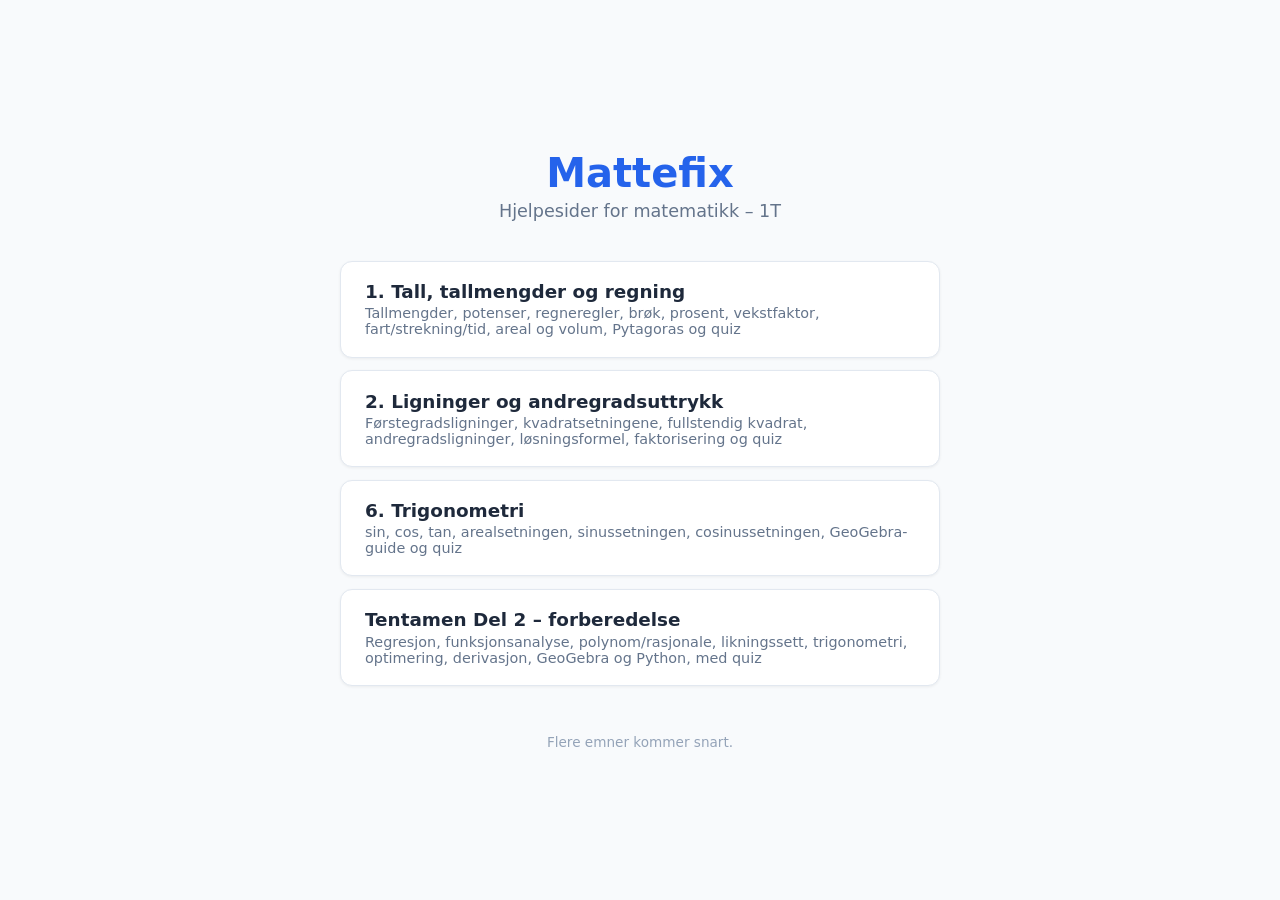
==== index.html @ b58388ce "Change favicon to pi symbol Co-Authored-By: Claude Opus 4.6 (1M context) <noreply@anthropic.com>" ====
<!DOCTYPE html>
<html lang="no">
<head>
<meta charset="UTF-8">
<meta name="viewport" content="width=device-width, initial-scale=1.0">
<title>Mattefix – Hjelpesider for matte</title>
<link rel="icon" href="data:image/svg+xml,<svg xmlns='http://www.w3.org/2000/svg' viewBox='0 0 100 100'><text y='0.9em' font-size='80'>π</text></svg>">
<style>
  * { margin: 0; padding: 0; box-sizing: border-box; }
  body {
    font-family: 'Segoe UI', system-ui, -apple-system, sans-serif;
    background: #f8fafc;
    color: #1e293b;
    min-height: 100vh;
    display: flex;
    align-items: center;
    justify-content: center;
    padding: 2rem;
  }
  .container { max-width: 600px; width: 100%; text-align: center; }
  h1 { font-size: 2.5rem; color: #2563eb; margin-bottom: 0.3rem; }
  .subtitle { color: #64748b; margin-bottom: 2.5rem; font-size: 1.1rem; }
  .topic-grid { display: flex; flex-direction: column; gap: 0.8rem; }
  .topic-link {
    display: block;
    padding: 1.2rem 1.5rem;
    background: #fff;
    border: 1px solid #e2e8f0;
    border-radius: 12px;
    text-decoration: none;
    color: #1e293b;
    font-size: 1.15rem;
    font-weight: 600;
    box-shadow: 0 1px 3px rgba(0,0,0,0.06);
    transition: all 0.2s;
    text-align: left;
  }
  .topic-link:hover {
    border-color: #2563eb;
    box-shadow: 0 4px 12px rgba(37,99,235,0.15);
    transform: translateY(-1px);
  }
  .topic-link .desc {
    font-weight: 400;
    font-size: 0.9rem;
    color: #64748b;
    margin-top: 0.2rem;
  }
  footer {
    margin-top: 3rem;
    font-size: 0.85rem;
    color: #94a3b8;
  }
</style>
</head>
<body>
<div class="container">
  <h1>Mattefix</h1>
  <p class="subtitle">Hjelpesider for matematikk – 1T</p>
  <div class="topic-grid">
    <a href="tall-og-regning.html" class="topic-link">
      1. Tall, tallmengder og regning
      <div class="desc">Tallmengder, potenser, regneregler, brøk, prosent, vekstfaktor, fart/strekning/tid, areal og volum, Pytagoras og quiz</div>
    </a>
    <a href="ligninger.html" class="topic-link">
      2. Ligninger og andregradsuttrykk
      <div class="desc">Førstegradsligninger, kvadratsetningene, fullstendig kvadrat, andregradsligninger, løsningsformel, faktorisering og quiz</div>
    </a>
    <a href="trigonometri.html" class="topic-link">
      6. Trigonometri
      <div class="desc">sin, cos, tan, arealsetningen, sinussetningen, cosinussetningen, GeoGebra-guide og quiz</div>
    </a>
    <a href="tentamen-del2.html" class="topic-link">
      Tentamen Del 2 – forberedelse
      <div class="desc">Regresjon, funksjonsanalyse, polynom/rasjonale, likningssett, trigonometri, optimering, derivasjon, GeoGebra og Python, med quiz</div>
    </a>
  </div>
  <footer>Flere emner kommer snart.</footer>
</div>
</body>
</html>
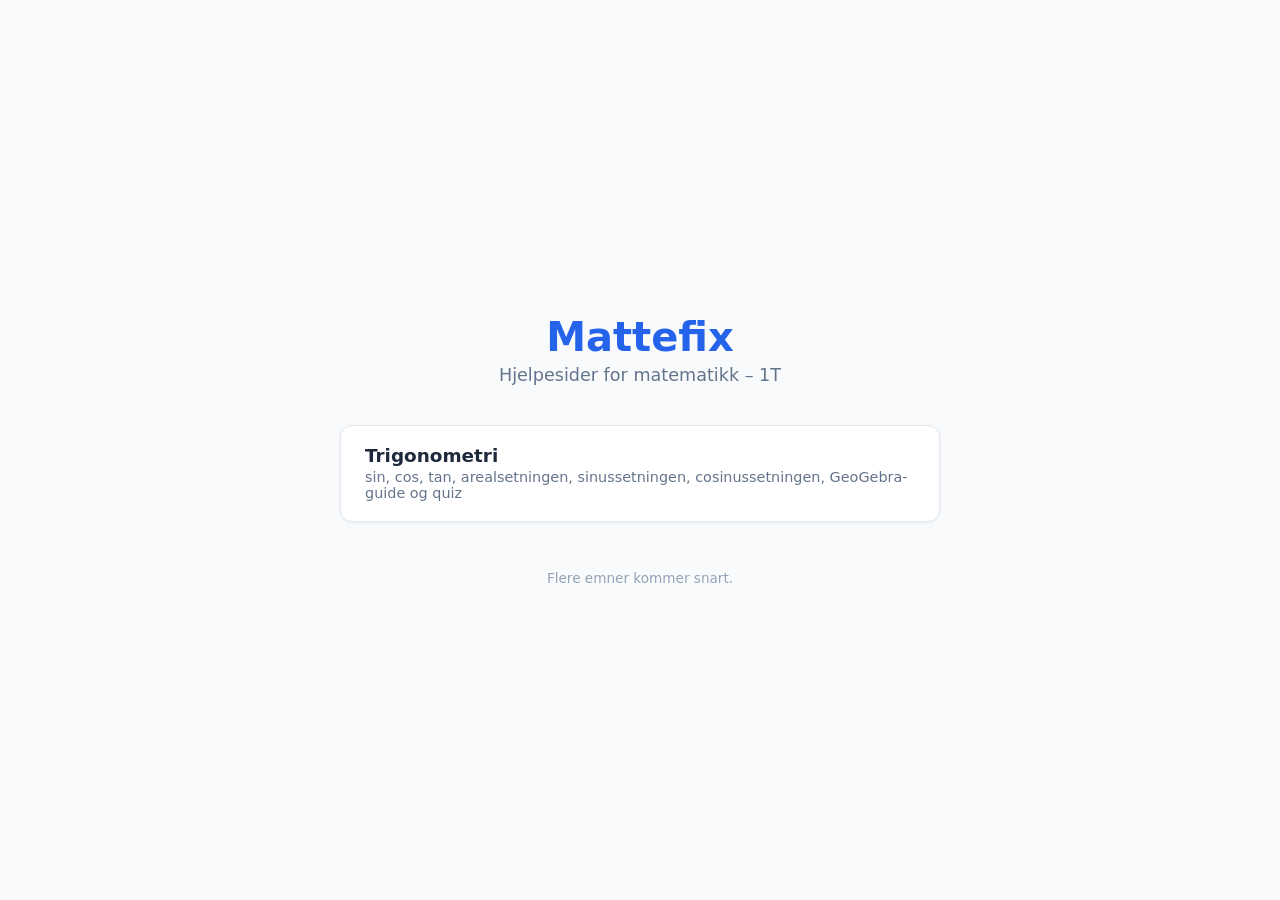
==== commit 92c62a73: "Change favicon to pi symbol Co-Authored-By: Claude Opus 4.6 (1M context) <noreply@anthropic.com>" ====
--- a/index.html
+++ b/index.html
@@ -58,21 +58,9 @@
   <h1>Mattefix</h1>
   <p class="subtitle">Hjelpesider for matematikk – 1T</p>
   <div class="topic-grid">
-    <a href="tall-og-regning.html" class="topic-link">
-      1. Tall, tallmengder og regning
-      <div class="desc">Tallmengder, potenser, regneregler, brøk, prosent, vekstfaktor, fart/strekning/tid, areal og volum, Pytagoras og quiz</div>
-    </a>
-    <a href="ligninger.html" class="topic-link">
-      2. Ligninger og andregradsuttrykk
-      <div class="desc">Førstegradsligninger, kvadratsetningene, fullstendig kvadrat, andregradsligninger, løsningsformel, faktorisering og quiz</div>
-    </a>
     <a href="trigonometri.html" class="topic-link">
-      6. Trigonometri
+      Trigonometri
       <div class="desc">sin, cos, tan, arealsetningen, sinussetningen, cosinussetningen, GeoGebra-guide og quiz</div>
-    </a>
-    <a href="tentamen-del2.html" class="topic-link">
-      Tentamen Del 2 – forberedelse
-      <div class="desc">Regresjon, funksjonsanalyse, polynom/rasjonale, likningssett, trigonometri, optimering, derivasjon, GeoGebra og Python, med quiz</div>
     </a>
   </div>
   <footer>Flere emner kommer snart.</footer>
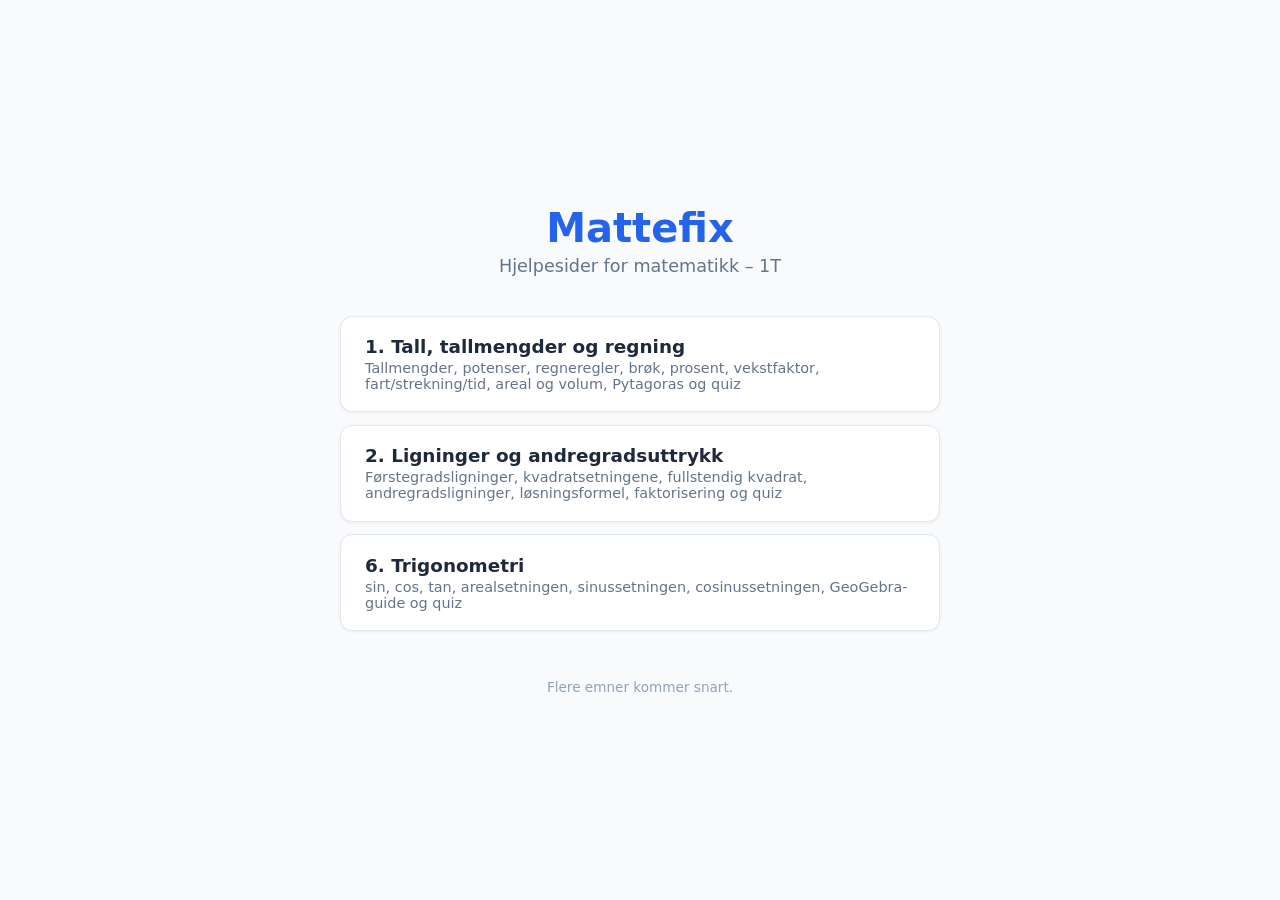
==== commit dd043ee3: "Add chapter 1 and 2 help pages with quizzes and method guidance - Add tall-og-regning.html (Chapter " ====
--- a/index.html
+++ b/index.html
@@ -4,7 +4,6 @@
 <meta charset="UTF-8">
 <meta name="viewport" content="width=device-width, initial-scale=1.0">
 <title>Mattefix – Hjelpesider for matte</title>
-<link rel="icon" href="data:image/svg+xml,<svg xmlns='http://www.w3.org/2000/svg' viewBox='0 0 100 100'><text y='0.9em' font-size='80'>π</text></svg>">
 <style>
   * { margin: 0; padding: 0; box-sizing: border-box; }
   body {
@@ -58,8 +57,16 @@
   <h1>Mattefix</h1>
   <p class="subtitle">Hjelpesider for matematikk – 1T</p>
   <div class="topic-grid">
+    <a href="tall-og-regning.html" class="topic-link">
+      1. Tall, tallmengder og regning
+      <div class="desc">Tallmengder, potenser, regneregler, brøk, prosent, vekstfaktor, fart/strekning/tid, areal og volum, Pytagoras og quiz</div>
+    </a>
+    <a href="ligninger.html" class="topic-link">
+      2. Ligninger og andregradsuttrykk
+      <div class="desc">Førstegradsligninger, kvadratsetningene, fullstendig kvadrat, andregradsligninger, løsningsformel, faktorisering og quiz</div>
+    </a>
     <a href="trigonometri.html" class="topic-link">
-      Trigonometri
+      6. Trigonometri
       <div class="desc">sin, cos, tan, arealsetningen, sinussetningen, cosinussetningen, GeoGebra-guide og quiz</div>
     </a>
   </div>
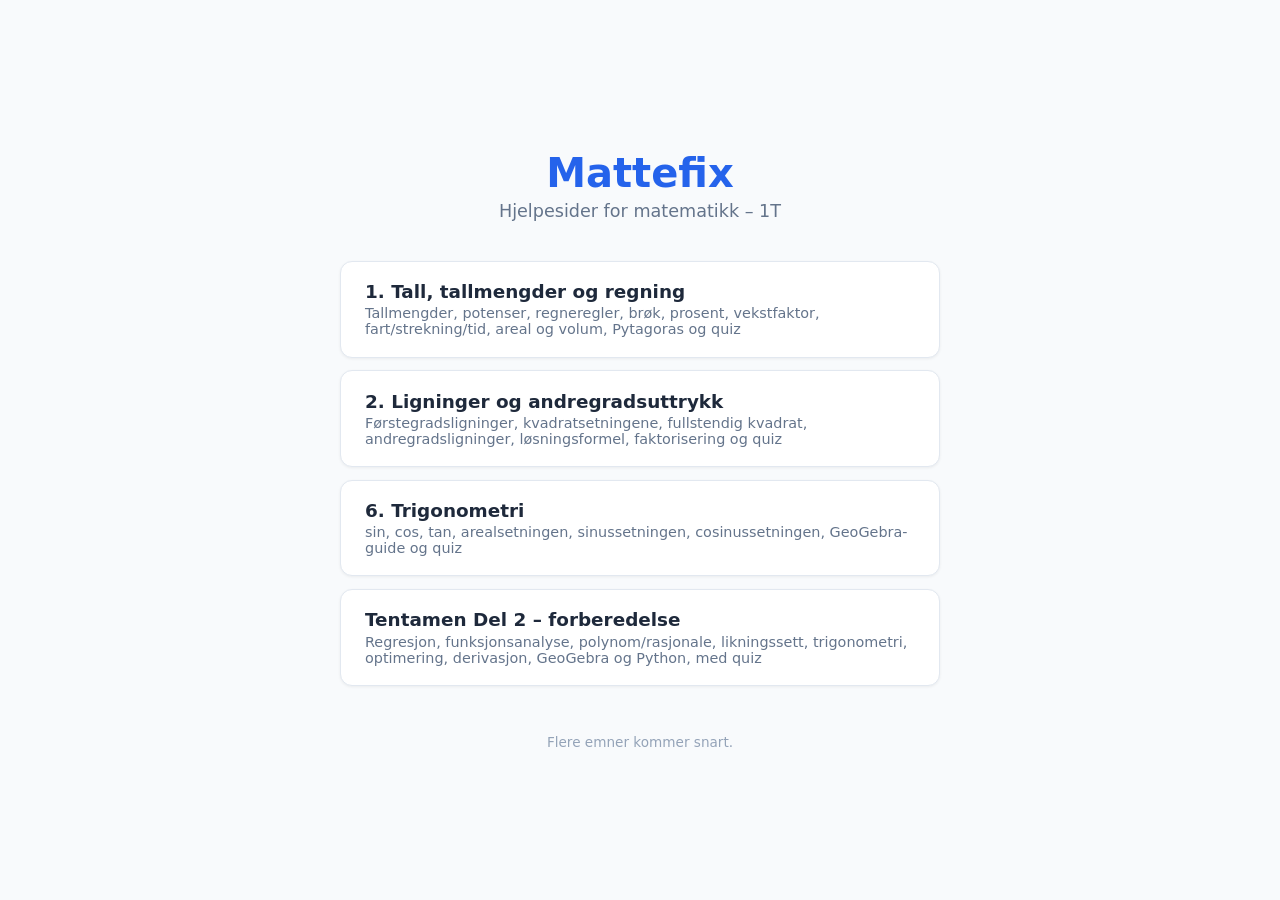
==== commit 6a1d8d10: "Add tentamen Del 2 help page with GeoGebra, CAS and Python guide Covers regression, function analysi" ====
--- a/index.html
+++ b/index.html
@@ -69,6 +69,10 @@
       6. Trigonometri
       <div class="desc">sin, cos, tan, arealsetningen, sinussetningen, cosinussetningen, GeoGebra-guide og quiz</div>
     </a>
+    <a href="tentamen-del2.html" class="topic-link">
+      Tentamen Del 2 – forberedelse
+      <div class="desc">Regresjon, funksjonsanalyse, polynom/rasjonale, likningssett, trigonometri, optimering, derivasjon, GeoGebra og Python, med quiz</div>
+    </a>
   </div>
   <footer>Flere emner kommer snart.</footer>
 </div>
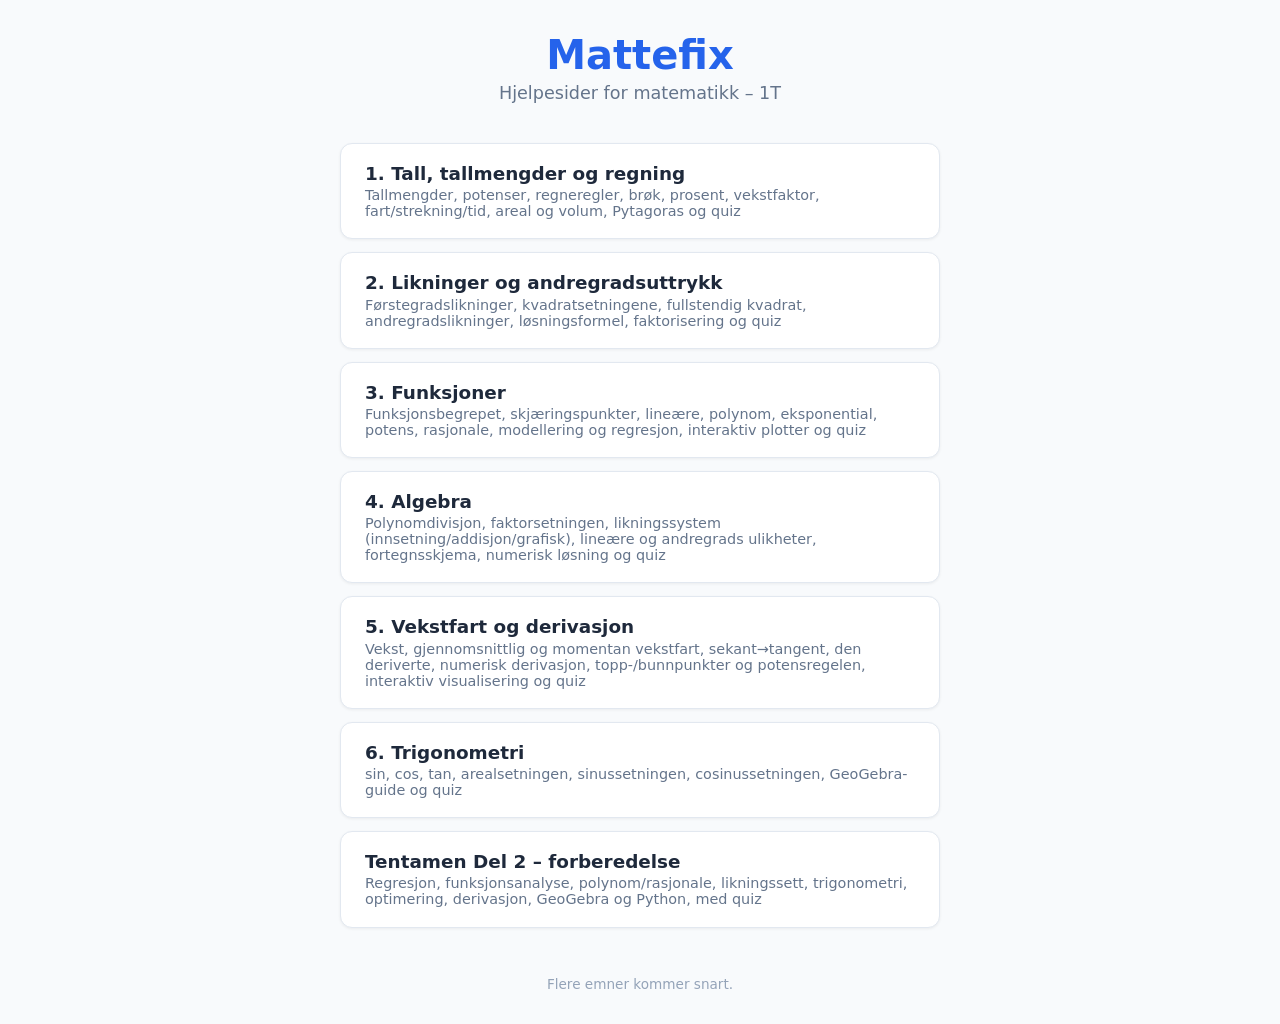
==== commit 7eb22992: "Add chapters 3-5 and improve existing chapters with interactive tools New chapters: - Funksjoner (3." ====
--- a/index.html
+++ b/index.html
@@ -4,6 +4,7 @@
 <meta charset="UTF-8">
 <meta name="viewport" content="width=device-width, initial-scale=1.0">
 <title>Mattefix – Hjelpesider for matte</title>
+<link rel="icon" href="data:image/svg+xml,<svg xmlns='http://www.w3.org/2000/svg' viewBox='0 0 100 100'><text y='0.9em' font-size='80'>π</text></svg>">
 <style>
   * { margin: 0; padding: 0; box-sizing: border-box; }
   body {
@@ -62,8 +63,20 @@
       <div class="desc">Tallmengder, potenser, regneregler, brøk, prosent, vekstfaktor, fart/strekning/tid, areal og volum, Pytagoras og quiz</div>
     </a>
     <a href="ligninger.html" class="topic-link">
-      2. Ligninger og andregradsuttrykk
-      <div class="desc">Førstegradsligninger, kvadratsetningene, fullstendig kvadrat, andregradsligninger, løsningsformel, faktorisering og quiz</div>
+      2. Likninger og andregradsuttrykk
+      <div class="desc">Førstegradslikninger, kvadratsetningene, fullstendig kvadrat, andregradslikninger, løsningsformel, faktorisering og quiz</div>
+    </a>
+    <a href="funksjoner.html" class="topic-link">
+      3. Funksjoner
+      <div class="desc">Funksjonsbegrepet, skjæringspunkter, lineære, polynom, eksponential, potens, rasjonale, modellering og regresjon, interaktiv plotter og quiz</div>
+    </a>
+    <a href="algebra.html" class="topic-link">
+      4. Algebra
+      <div class="desc">Polynomdivisjon, faktorsetningen, likningssystem (innsetning/addisjon/grafisk), lineære og andregrads ulikheter, fortegnsskjema, numerisk løsning og quiz</div>
+    </a>
+    <a href="derivasjon.html" class="topic-link">
+      5. Vekstfart og derivasjon
+      <div class="desc">Vekst, gjennomsnittlig og momentan vekstfart, sekant→tangent, den deriverte, numerisk derivasjon, topp-/bunnpunkter og potensregelen, interaktiv visualisering og quiz</div>
     </a>
     <a href="trigonometri.html" class="topic-link">
       6. Trigonometri
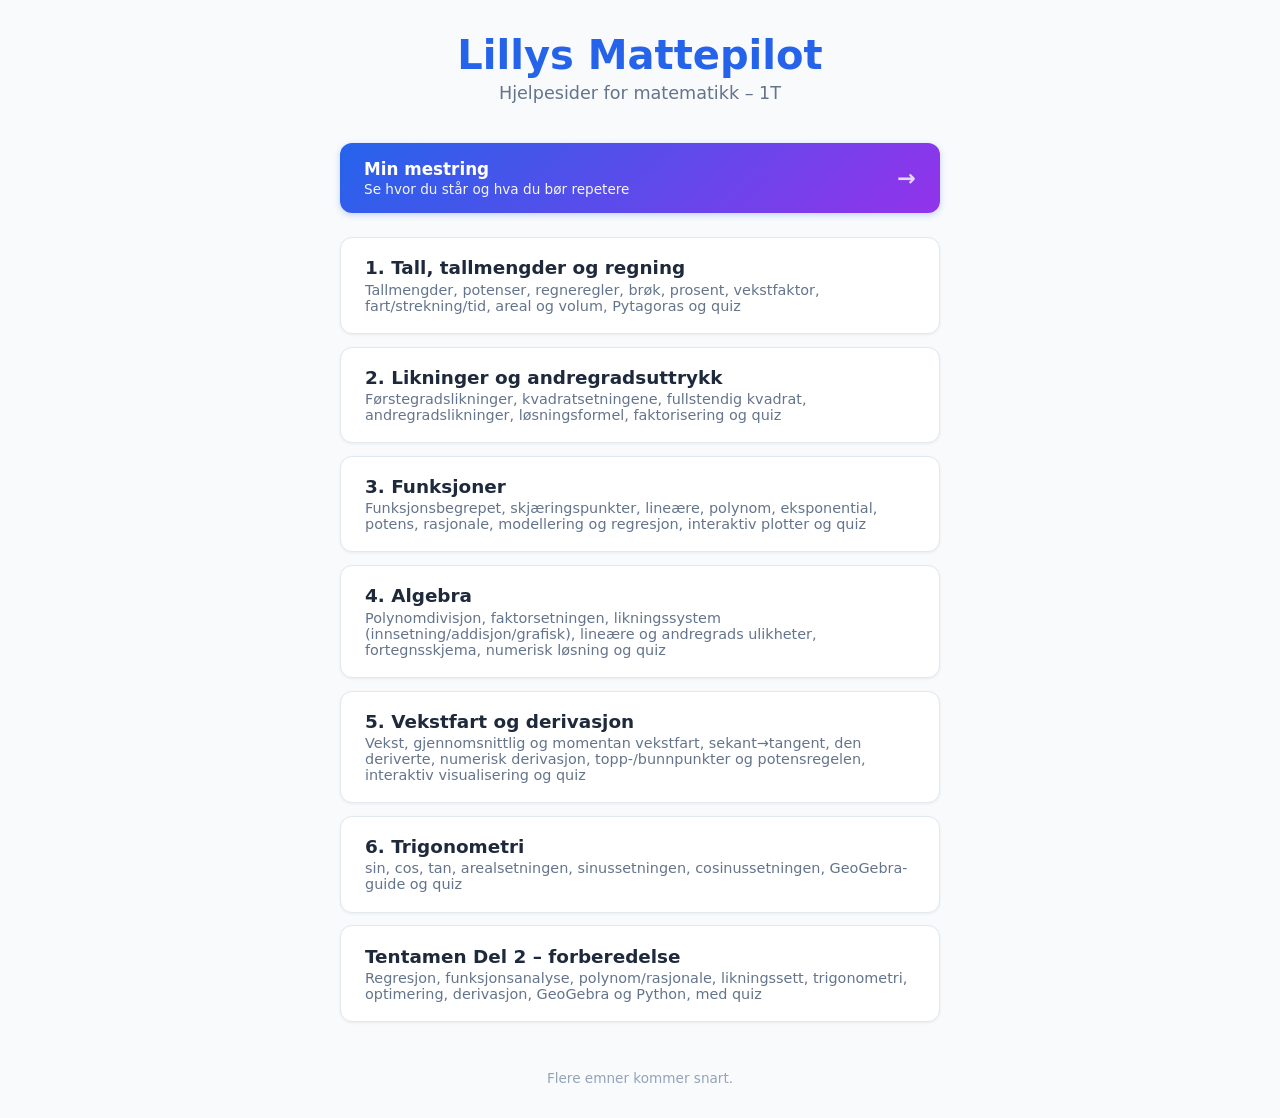
==== commit c11efb0f: "Add mestring tracking, smart quiz, and rename to Lillys Mattepilot Persistent progress with localSto" ====
--- a/index.html
+++ b/index.html
@@ -3,7 +3,7 @@
 <head>
 <meta charset="UTF-8">
 <meta name="viewport" content="width=device-width, initial-scale=1.0">
-<title>Mattefix – Hjelpesider for matte</title>
+<title>Lillys Mattepilot – Hjelpesider for matte</title>
 <link rel="icon" href="data:image/svg+xml,<svg xmlns='http://www.w3.org/2000/svg' viewBox='0 0 100 100'><text y='0.9em' font-size='80'>π</text></svg>">
 <style>
   * { margin: 0; padding: 0; box-sizing: border-box; }
@@ -46,6 +46,35 @@
     color: #64748b;
     margin-top: 0.2rem;
   }
+  .mastery-link {
+    display: block;
+    padding: 1rem 1.5rem;
+    background: linear-gradient(135deg, #2563eb 0%, #9333ea 100%);
+    border-radius: 12px;
+    text-decoration: none;
+    color: #fff;
+    font-size: 1.05rem;
+    font-weight: 600;
+    box-shadow: 0 2px 6px rgba(37,99,235,0.25);
+    transition: all 0.2s;
+    text-align: left;
+    margin-bottom: 1.5rem;
+    display: flex;
+    justify-content: space-between;
+    align-items: center;
+    gap: 1rem;
+  }
+  .mastery-link:hover {
+    box-shadow: 0 6px 16px rgba(37,99,235,0.35);
+    transform: translateY(-1px);
+  }
+  .mastery-link .arrow { font-size: 1.4rem; opacity: 0.8; }
+  .mastery-link .desc {
+    font-weight: 400;
+    font-size: 0.85rem;
+    opacity: 0.95;
+    margin-top: 0.15rem;
+  }
   footer {
     margin-top: 3rem;
     font-size: 0.85rem;
@@ -55,8 +84,17 @@
 </head>
 <body>
 <div class="container">
-  <h1>Mattefix</h1>
+  <h1>Lillys Mattepilot</h1>
   <p class="subtitle">Hjelpesider for matematikk – 1T</p>
+
+  <a href="mestring.html" class="mastery-link">
+    <span>
+      Min mestring
+      <div class="desc">Se hvor du står og hva du bør repetere</div>
+    </span>
+    <span class="arrow">→</span>
+  </a>
+
   <div class="topic-grid">
     <a href="tall-og-regning.html" class="topic-link">
       1. Tall, tallmengder og regning
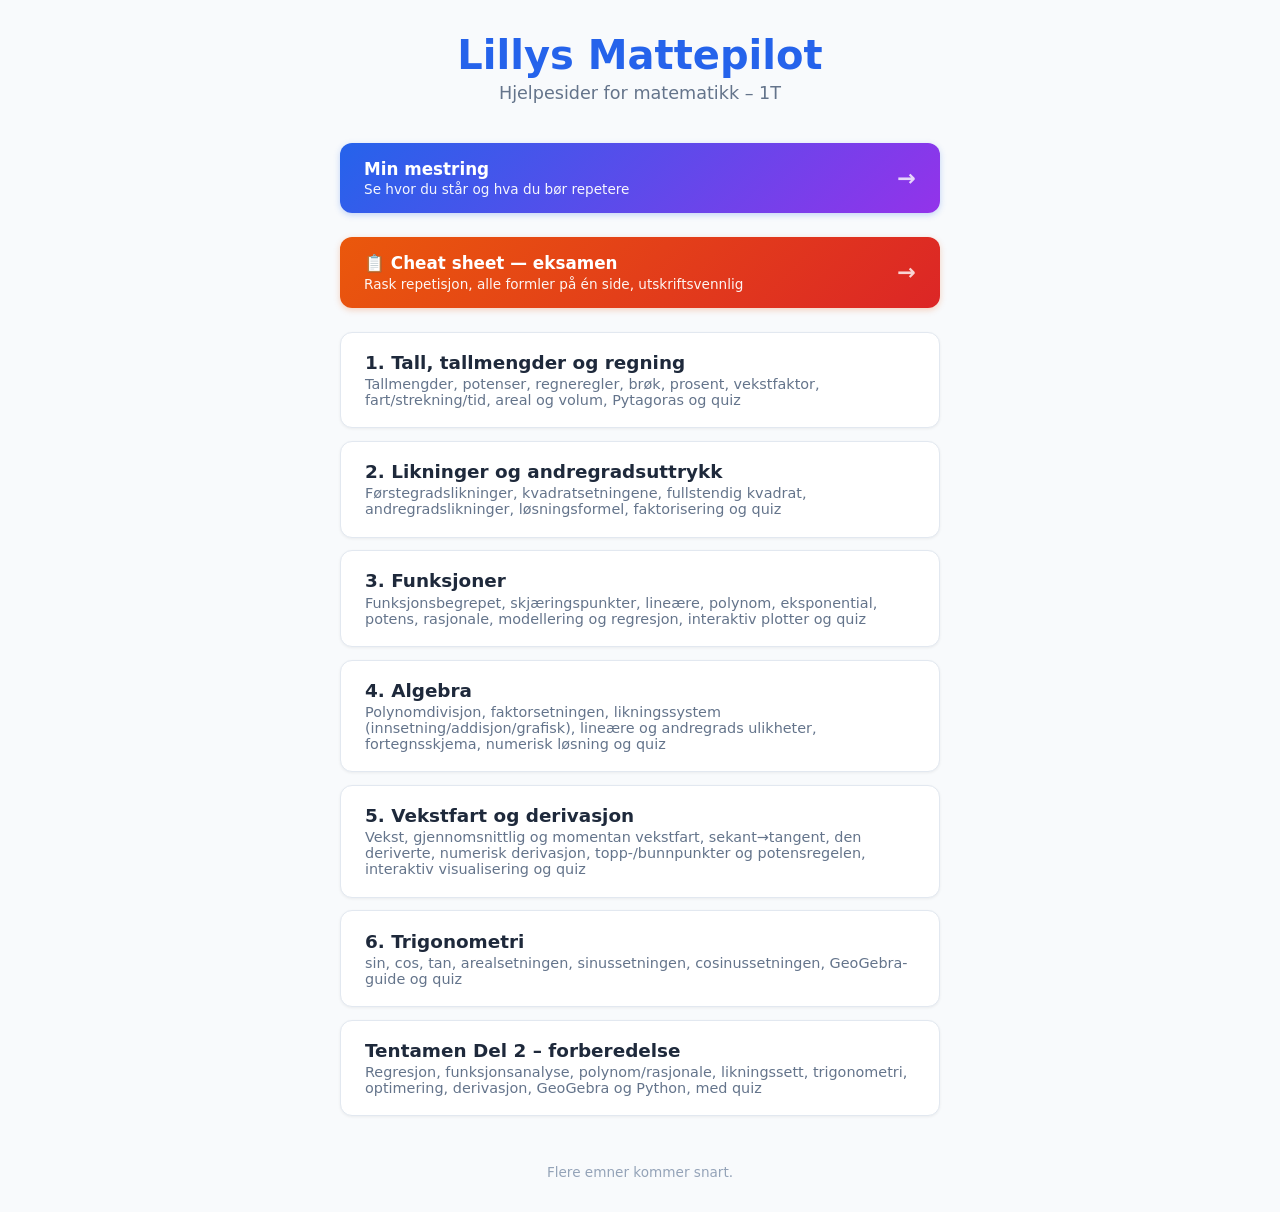
==== commit 01e2f9b1: "Add 1T cheat sheet for exam prep with cross-navigation New cheat sheet site at /cheatsheet/ — fast f" ====
--- a/index.html
+++ b/index.html
@@ -75,6 +75,34 @@
     opacity: 0.95;
     margin-top: 0.15rem;
   }
+  .cheatsheet-link {
+    display: flex;
+    justify-content: space-between;
+    align-items: center;
+    gap: 1rem;
+    padding: 1rem 1.5rem;
+    background: linear-gradient(135deg, #ea580c 0%, #dc2626 100%);
+    border-radius: 12px;
+    text-decoration: none;
+    color: #fff;
+    font-size: 1.05rem;
+    font-weight: 600;
+    box-shadow: 0 2px 6px rgba(234,88,12,0.25);
+    transition: all 0.2s;
+    text-align: left;
+    margin-bottom: 1.5rem;
+  }
+  .cheatsheet-link:hover {
+    box-shadow: 0 6px 16px rgba(234,88,12,0.35);
+    transform: translateY(-1px);
+  }
+  .cheatsheet-link .arrow { font-size: 1.4rem; opacity: 0.8; }
+  .cheatsheet-link .desc {
+    font-weight: 400;
+    font-size: 0.85rem;
+    opacity: 0.95;
+    margin-top: 0.15rem;
+  }
   footer {
     margin-top: 3rem;
     font-size: 0.85rem;
@@ -91,6 +119,14 @@
     <span>
       Min mestring
       <div class="desc">Se hvor du står og hva du bør repetere</div>
+    </span>
+    <span class="arrow">→</span>
+  </a>
+
+  <a href="cheatsheet/" class="cheatsheet-link">
+    <span>
+      📋 Cheat sheet — eksamen
+      <div class="desc">Rask repetisjon, alle formler på én side, utskriftsvennlig</div>
     </span>
     <span class="arrow">→</span>
   </a>
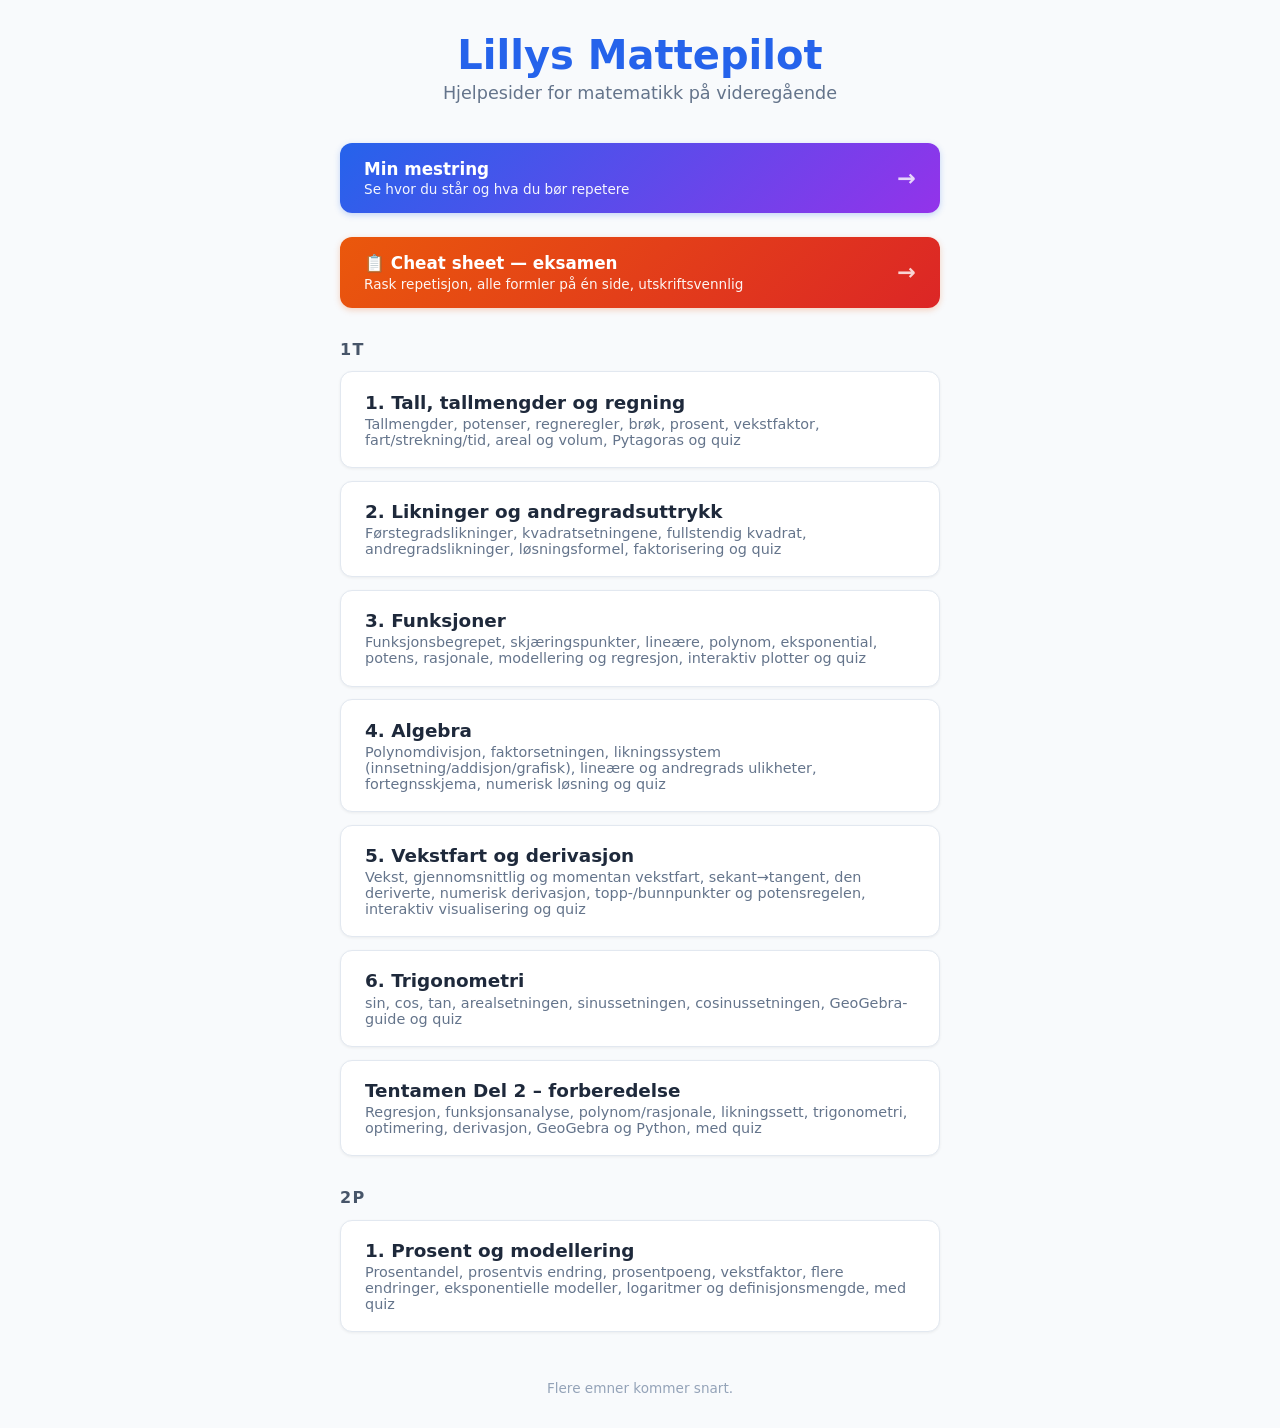
==== commit fa1b6637: "Add 2P percentage and modeling chapter Co-authored-by: Copilot App <223556219+Copilot@users.noreply." ====
--- a/index.html
+++ b/index.html
@@ -21,6 +21,16 @@
   h1 { font-size: 2.5rem; color: #2563eb; margin-bottom: 0.3rem; }
   .subtitle { color: #64748b; margin-bottom: 2.5rem; font-size: 1.1rem; }
   .topic-grid { display: flex; flex-direction: column; gap: 0.8rem; }
+  .course-section { margin-top: 2rem; }
+  .course-heading {
+    margin-bottom: 0.8rem;
+    color: #475569;
+    font-size: 1rem;
+    font-weight: 800;
+    letter-spacing: 0.08em;
+    text-align: left;
+    text-transform: uppercase;
+  }
   .topic-link {
     display: block;
     padding: 1.2rem 1.5rem;
@@ -113,7 +123,7 @@
 <body>
 <div class="container">
   <h1>Lillys Mattepilot</h1>
-  <p class="subtitle">Hjelpesider for matematikk – 1T</p>
+  <p class="subtitle">Hjelpesider for matematikk på videregående</p>
 
   <a href="mestring.html" class="mastery-link">
     <span>
@@ -131,35 +141,48 @@
     <span class="arrow">→</span>
   </a>
 
-  <div class="topic-grid">
-    <a href="tall-og-regning.html" class="topic-link">
-      1. Tall, tallmengder og regning
-      <div class="desc">Tallmengder, potenser, regneregler, brøk, prosent, vekstfaktor, fart/strekning/tid, areal og volum, Pytagoras og quiz</div>
-    </a>
-    <a href="ligninger.html" class="topic-link">
-      2. Likninger og andregradsuttrykk
-      <div class="desc">Førstegradslikninger, kvadratsetningene, fullstendig kvadrat, andregradslikninger, løsningsformel, faktorisering og quiz</div>
-    </a>
-    <a href="funksjoner.html" class="topic-link">
-      3. Funksjoner
-      <div class="desc">Funksjonsbegrepet, skjæringspunkter, lineære, polynom, eksponential, potens, rasjonale, modellering og regresjon, interaktiv plotter og quiz</div>
-    </a>
-    <a href="algebra.html" class="topic-link">
-      4. Algebra
-      <div class="desc">Polynomdivisjon, faktorsetningen, likningssystem (innsetning/addisjon/grafisk), lineære og andregrads ulikheter, fortegnsskjema, numerisk løsning og quiz</div>
-    </a>
-    <a href="derivasjon.html" class="topic-link">
-      5. Vekstfart og derivasjon
-      <div class="desc">Vekst, gjennomsnittlig og momentan vekstfart, sekant→tangent, den deriverte, numerisk derivasjon, topp-/bunnpunkter og potensregelen, interaktiv visualisering og quiz</div>
-    </a>
-    <a href="trigonometri.html" class="topic-link">
-      6. Trigonometri
-      <div class="desc">sin, cos, tan, arealsetningen, sinussetningen, cosinussetningen, GeoGebra-guide og quiz</div>
-    </a>
-    <a href="tentamen-del2.html" class="topic-link">
-      Tentamen Del 2 – forberedelse
-      <div class="desc">Regresjon, funksjonsanalyse, polynom/rasjonale, likningssett, trigonometri, optimering, derivasjon, GeoGebra og Python, med quiz</div>
-    </a>
+  <div class="course-section">
+    <h2 class="course-heading">1T</h2>
+    <div class="topic-grid">
+      <a href="tall-og-regning.html" class="topic-link">
+        1. Tall, tallmengder og regning
+        <div class="desc">Tallmengder, potenser, regneregler, brøk, prosent, vekstfaktor, fart/strekning/tid, areal og volum, Pytagoras og quiz</div>
+      </a>
+      <a href="ligninger.html" class="topic-link">
+        2. Likninger og andregradsuttrykk
+        <div class="desc">Førstegradslikninger, kvadratsetningene, fullstendig kvadrat, andregradslikninger, løsningsformel, faktorisering og quiz</div>
+      </a>
+      <a href="funksjoner.html" class="topic-link">
+        3. Funksjoner
+        <div class="desc">Funksjonsbegrepet, skjæringspunkter, lineære, polynom, eksponential, potens, rasjonale, modellering og regresjon, interaktiv plotter og quiz</div>
+      </a>
+      <a href="algebra.html" class="topic-link">
+        4. Algebra
+        <div class="desc">Polynomdivisjon, faktorsetningen, likningssystem (innsetning/addisjon/grafisk), lineære og andregrads ulikheter, fortegnsskjema, numerisk løsning og quiz</div>
+      </a>
+      <a href="derivasjon.html" class="topic-link">
+        5. Vekstfart og derivasjon
+        <div class="desc">Vekst, gjennomsnittlig og momentan vekstfart, sekant→tangent, den deriverte, numerisk derivasjon, topp-/bunnpunkter og potensregelen, interaktiv visualisering og quiz</div>
+      </a>
+      <a href="trigonometri.html" class="topic-link">
+        6. Trigonometri
+        <div class="desc">sin, cos, tan, arealsetningen, sinussetningen, cosinussetningen, GeoGebra-guide og quiz</div>
+      </a>
+      <a href="tentamen-del2.html" class="topic-link">
+        Tentamen Del 2 – forberedelse
+        <div class="desc">Regresjon, funksjonsanalyse, polynom/rasjonale, likningssett, trigonometri, optimering, derivasjon, GeoGebra og Python, med quiz</div>
+      </a>
+    </div>
+  </div>
+
+  <div class="course-section">
+    <h2 class="course-heading">2P</h2>
+    <div class="topic-grid">
+      <a href="prosent-2p.html" class="topic-link">
+        1. Prosent og modellering
+        <div class="desc">Prosentandel, prosentvis endring, prosentpoeng, vekstfaktor, flere endringer, eksponentielle modeller, logaritmer og definisjonsmengde, med quiz</div>
+      </a>
+    </div>
   </div>
   <footer>Flere emner kommer snart.</footer>
 </div>
